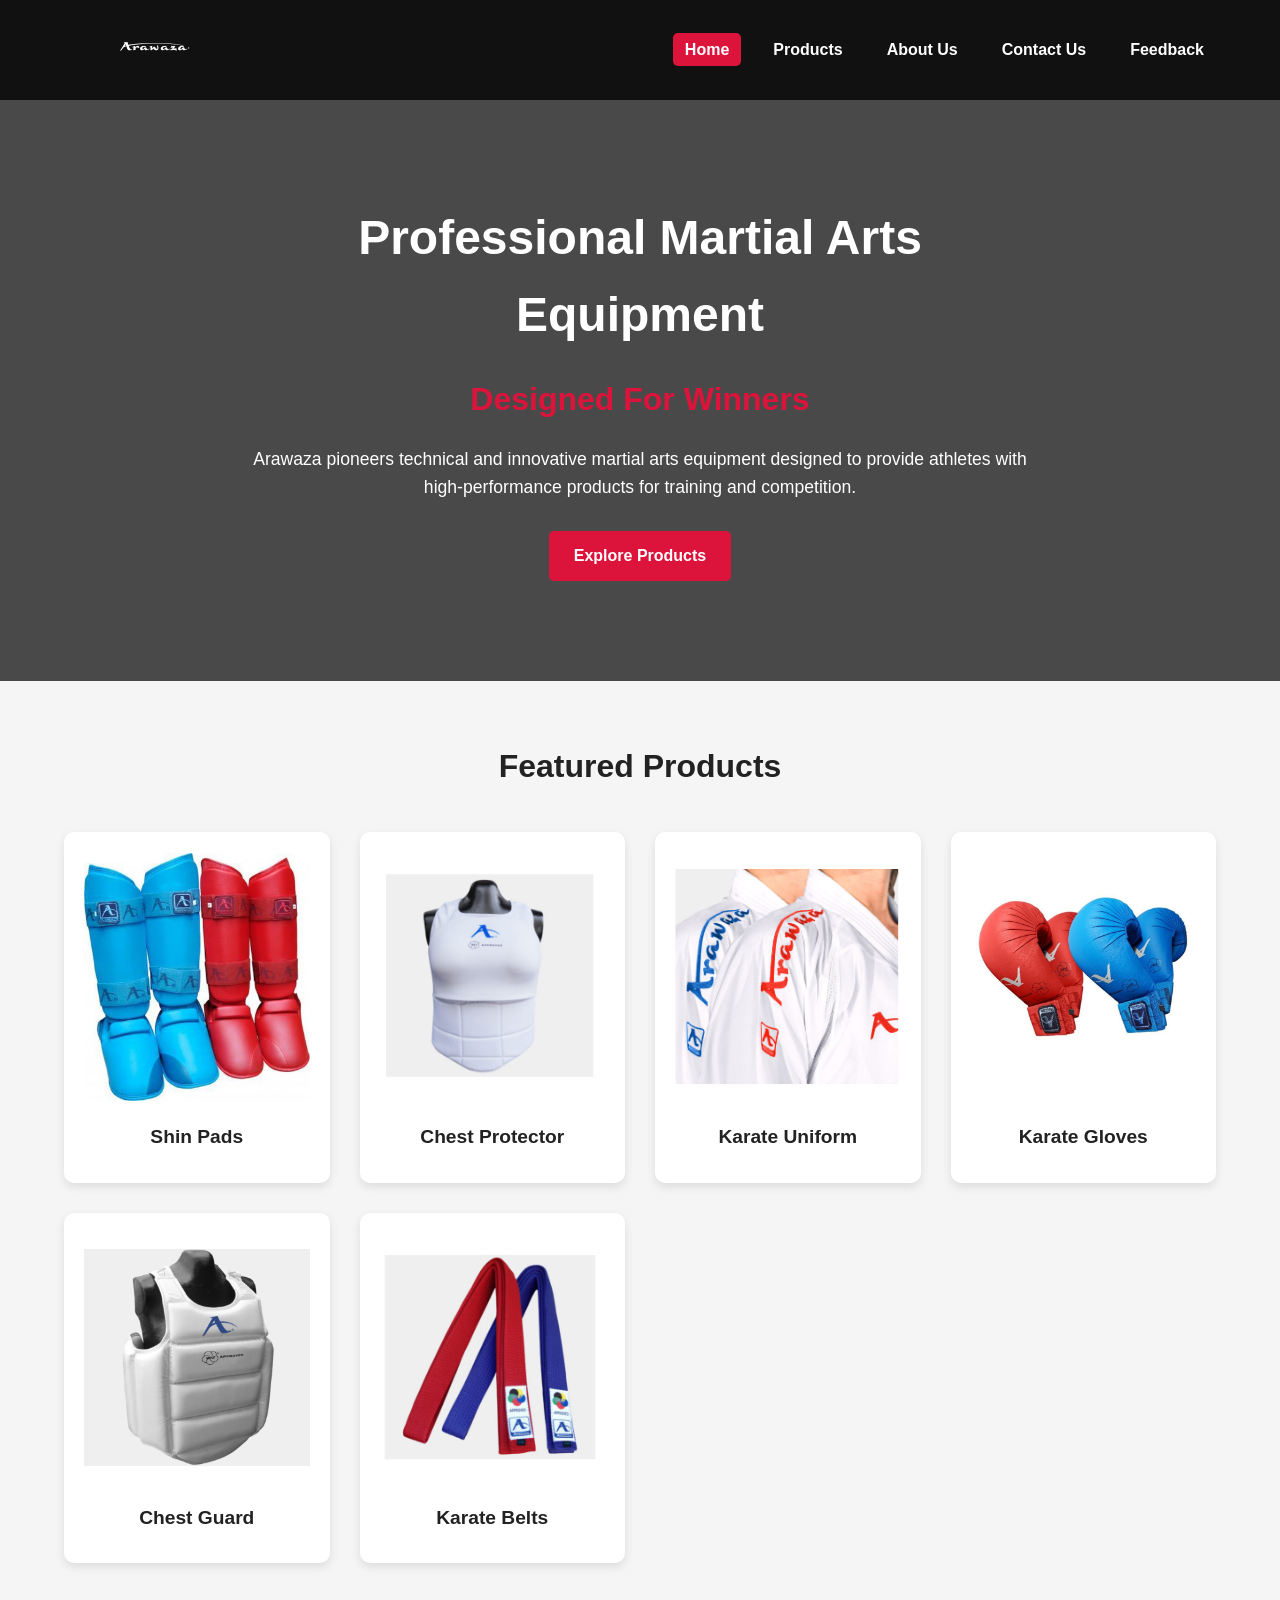
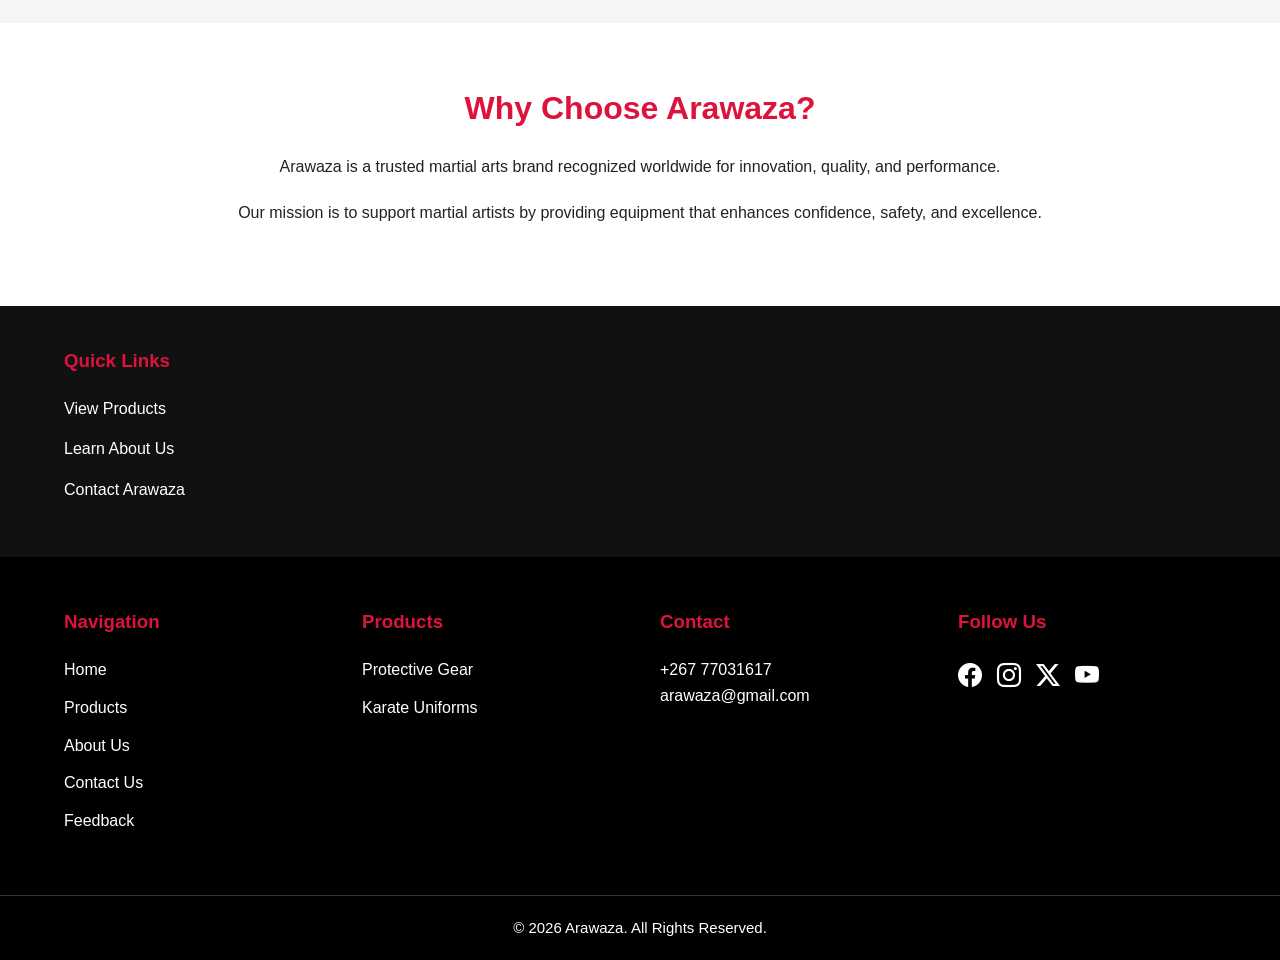
==== index.html @ 50b51b44 "javaScript added" ====
<!DOCTYPE html>
<html lang="en">

<head>

    <meta charset="UTF-8">

    <meta name="viewport"
    content="width=device-width, initial-scale=1.0">

    <title>Arawaza | Home</title>

    <!-- MAIN CSS -->
    <link rel="stylesheet"
    href="css/style.css">

    <!-- BOOTSTRAP ICONS -->
    <link rel="stylesheet"
    href="https://cdn.jsdelivr.net/npm/bootstrap-icons@1.11.3/font/bootstrap-icons.min.css">

</head>

<body>

    <!-- HEADER -->
    <header class="header">

        <!-- NAVIGATION -->
        <nav class="navbar">

            <!-- LOGO -->
            <section class="logo">

                <img src="images/logo.png"
                alt="Arawaza Logo"
                width="180"
                height="70">

            </section>

            <!-- NAVIGATION LINKS -->
            <ul class="nav-links">

                <li>
                    <a href="index.html"
                    class="active">
                        Home
                    </a>
                </li>

                <li>
                    <a href="products.html">
                        Products
                    </a>
                </li>

                <li>
                    <a href="about-us.html">
                        About Us
                    </a>
                </li>

                <li>
                    <a href="contact-us.html">
                        Contact Us
                    </a>
                </li>

                <li>
                    <a href="feedback.html">
                        Feedback
                    </a>
                </li>

            </ul>

        </nav>

    </header>

    <!-- MAIN CONTENT -->
    <main>

        <!-- HERO SECTION -->
        <section class="hero">

            <!-- HERO CONTENT -->
            <article class="hero-content">

                <h1>
                    Professional Martial Arts Equipment
                </h1>

                <h2>
                    Designed For Winners
                </h2>

                <p>
                    Arawaza pioneers technical and innovative
                    martial arts equipment designed to provide
                    athletes with high-performance products
                    for training and competition.
                </p>

                <a href="products.html"
                class="product-btn">
                    Explore Products
                </a>

            </article>

        </section>

        <!-- FEATURED PRODUCTS -->
        <section class="featured-products">

            <h2>
                Featured Products
            </h2>

            <!-- PRODUCT GRID -->
            <section class="product-grid">

                <!-- PRODUCT 1 -->
                <article class="product-card">

                    <img src="images/shin pads.png"
                    alt="Shin Pads"
                    width="250"
                    height="250">

                    <h3>
                        Shin Pads
                    </h3>

                </article>

                <!-- PRODUCT 2 -->
                <article class="product-card">

                    <img src="images/chest protector.png"
                    alt="Chest Protector"
                    width="250"
                    height="250">

                    <h3>
                        Chest Protector
                    </h3>

                </article>

                <!-- PRODUCT 3 -->
                <article class="product-card">

                    <img src="images/arawaza gi.png"
                    alt="Karate Uniform"
                    width="250"
                    height="250">

                    <h3>
                        Karate Uniform
                    </h3>

                </article>

                <!-- PRODUCT 4 -->
                <article class="product-card">

                    <img src="images/gloves.png"
                    alt="Karate Gloves"
                    width="250"
                    height="250">

                    <h3>
                        Karate Gloves
                    </h3>

                </article>

                <!-- PRODUCT 5 -->
                <article class="product-card">

                    <img src="images/chest gaurd.png"
                    alt="Chest Guard"
                    width="250"
                    height="250">

                    <h3>
                        Chest Guard
                    </h3>

                </article>

                <!-- PRODUCT 6 -->
                <article class="product-card">

                    <img src="images/belts.png"
                    alt="Karate Belts"
                    width="250"
                    height="250">

                    <h3>
                        Karate Belts
                    </h3>

                </article>

            </section>

        </section>

        <!-- COMPANY INFORMATION -->
        <section class="company-info">

            <article>

                <h2>
                    Why Choose Arawaza?
                </h2>

                <p>
                    Arawaza is a trusted martial arts brand
                    recognized worldwide for innovation,
                    quality, and performance.
                </p>

                <p>
                    Our mission is to support martial artists
                    by providing equipment that enhances
                    confidence, safety, and excellence.
                </p>

            </article>

        </section>

    </main>

    <!-- QUICK LINKS -->
    <aside class="quick-links">

        <h3>
            Quick Links
        </h3>

        <ul>

            <li>
                <a href="products.html">
                    View Products
                </a>
            </li>

            <li>
                <a href="about-us.html">
                    Learn About Us
                </a>
            </li>

            <li>
                <a href="contact-us.html">
                    Contact Arawaza
                </a>
            </li>

        </ul>

    </aside>

    <!-- FOOTER -->
    <footer class="footer">

        <section class="footer-container">

            <!-- NAVIGATION -->
            <article class="footer-box">

                <h3>
                    Navigation
                </h3>

                <ul>

                    <li>
                        <a href="index.html">
                            Home
                        </a>
                    </li>

                    <li>
                        <a href="products.html">
                            Products
                        </a>
                    </li>

                    <li>
                        <a href="about-us.html">
                            About Us
                        </a>
                    </li>

                    <li>
                        <a href="contact-us.html">
                            Contact Us
                        </a>
                    </li>

                    <li>
                        <a href="feedback.html">
                            Feedback
                        </a>
                    </li>

                </ul>

            </article>

            <!-- PRODUCTS -->
            <article class="footer-box">

                <h3>
                    Products
                </h3>

                <ul>

                    <li>
                        <a href="#">
                            Protective Gear
                        </a>
                    </li>

                    <li>
                        <a href="#">
                            Karate Uniforms
                        </a>
                    </li>

                </ul>

            </article>

            <!-- CONTACT -->
            <article class="footer-box">

                <h3>
                    Contact
                </h3>

                <p>
                    +267 77031617
                </p>

                <p>
                    arawaza@gmail.com
                </p>

            </article>

            <!-- SOCIAL MEDIA -->
            <article class="footer-box">

                <h3>
                    Follow Us
                </h3>

                <section class="social-icons">

                    <a href="#">
                        <i class="bi bi-facebook"></i>
                    </a>

                    <a href="#">
                        <i class="bi bi-instagram"></i>
                    </a>

                    <a href="#">
                        <i class="bi bi-twitter-x"></i>
                    </a>

                    <a href="#">
                        <i class="bi bi-youtube"></i>
                    </a>

                </section>

            </article>

        </section>

        <!-- COPYRIGHT -->
        <section class="copyright">

            <p>
                &copy; 2026 Arawaza.
                All Rights Reserved.
            </p>

        </section>

    </footer>
<!-- JAVASCRIPT -->
    <script src="js/script.js"></script>
</body>

</html>
---- css/style.css ----
/* =========================
   GLOBAL STYLES
========================= */

*{
    margin: 0;
    padding: 0;
    box-sizing: border-box;
}

html{
    scroll-behavior: smooth;
}

body{
    font-family: Arial, Helvetica, sans-serif;
    line-height: 1.6;
    background-color: #f5f5f5;
    color: #222;
}

/* =========================
   IMAGES
========================= */

img{
    max-width: 100%;
    height: auto;
    display: block;
    object-fit: cover;
}

/* =========================
   LINKS
========================= */

a{
    text-decoration: none;
    transition: 0.3s ease;
}

/* =========================
   HEADER
========================= */

.header{
    background-color: #111;
    padding: 15px 5%;
    position: sticky;
    top: 0;
    z-index: 1000;
}

/* =========================
   NAVBAR
========================= */

.navbar{
    display: flex;
    justify-content: space-between;
    align-items: center;
    flex-wrap: wrap;
    gap: 20px;
}

/* =========================
   LOGO
========================= */

.logo img{
    width: 180px;
    height: 70px;
    object-fit: contain;
}

/* =========================
   NAV LINKS
========================= */

.nav-links{
    display: flex;
    list-style: none;
    gap: 20px;
    flex-wrap: wrap;
}

.nav-links a{
    color: white;
    font-size: 16px;
    font-weight: bold;
    padding: 8px 12px;
    border-radius: 5px;
}

.nav-links a:hover{
    background-color: crimson;
}

.nav-links .active{
    background-color: crimson;
}

/* =========================
   HERO SECTION
========================= */

.hero{
    background: linear-gradient(
    rgba(0,0,0,0.7),
    rgba(0,0,0,0.7));
    
    color: white;
    text-align: center;
    padding: 100px 20px;
}

.hero-content{
    max-width: 800px;
    margin: auto;
}

.hero h1{
    font-size: 3rem;
    margin-bottom: 20px;
}

.hero h2{
    font-size: 2rem;
    margin-bottom: 20px;
    color: crimson;
}

.hero p{
    font-size: 1.1rem;
    margin-bottom: 30px;
}

/* =========================
   BUTTONS
========================= */

.product-btn,
button{
    display: inline-block;
    background-color: crimson;
    color: white;
    padding: 12px 25px;
    border: none;
    border-radius: 5px;
    cursor: pointer;
    transition: 0.3s ease;
    font-size: 16px;
    font-weight: bold;
}

.product-btn:hover,
button:hover{
    background-color: #990000;
    transform: translateY(-3px);
}

.clear-btn{
    background-color: #555;
}

.clear-btn:hover{
    background-color: #222;
}

/* =========================
   PAGE TITLE
========================= */

.page-title{
    text-align: center;
    padding: 60px 20px;
    background-color: white;
}

.page-title h1{
    font-size: 2.5rem;
    margin-bottom: 15px;
}

.page-title p{
    max-width: 700px;
    margin: auto;
    font-size: 1.1rem;
}

/* =========================
   FEATURED PRODUCTS
========================= */

.featured-products,
.products-section{
    padding: 60px 5%;
}

.featured-products h2,
.products-section h2{
    text-align: center;
    margin-bottom: 40px;
    font-size: 2rem;
}

/* =========================
   PRODUCT GRID
========================= */

.product-grid,
.products-grid{
    display: grid;
    grid-template-columns: repeat(auto-fit,
    minmax(250px, 1fr));
    gap: 30px;
}

/* =========================
   PRODUCT CARD
========================= */

.product-card{
    background-color: white;
    padding: 20px;
    border-radius: 10px;
    text-align: center;
    transition: 0.3s ease;
    box-shadow: 0 4px 10px rgba(0,0,0,0.1);
}

.product-card:hover{
    transform: translateY(-10px);
}

.product-card img{
    width: 250px;
    height: 250px;
    margin: auto;
    object-fit: contain;
    margin-bottom: 20px;
}

.product-card h2,
.product-card h3{
    margin-bottom: 10px;
    font-size: 1.2rem;
}

.price{
    color: crimson;
    font-size: 1.2rem;
    font-weight: bold;
    margin-bottom: 20px;
}

/* =========================
   ABOUT SECTION
========================= */

.about-section{
    display: flex;
    align-items: center;
    justify-content: center;
    gap: 40px;
    padding: 60px 5%;
    flex-wrap: wrap;
    background-color: white;
}

.about-image img{
    width: 500px;
    height: 500px;
    border-radius: 10px;
}

.about-content{
    max-width: 600px;
}

.about-content h2{
    margin-bottom: 20px;
    font-size: 2rem;
    color: crimson;
}

.about-content p{
    margin-bottom: 20px;
}

/* =========================
   MISSION SECTION
========================= */

.mission-section{
    display: grid;
    grid-template-columns: repeat(auto-fit,
    minmax(250px,1fr));
    gap: 30px;
    padding: 60px 5%;
}

.mission-box{
    background-color: white;
    padding: 30px;
    border-radius: 10px;
    text-align: center;
    transition: 0.3s ease;
}

.mission-box:hover{
    transform: translateY(-8px);
}

.mission-box h2{
    color: crimson;
    margin-bottom: 20px;
}

/* =========================
   CONTACT SECTION
========================= */

.contact-section{
    display: flex;
    gap: 40px;
    padding: 60px 5%;
    flex-wrap: wrap;
}

.contact-info,
.contact-form,
.feedback-form-container{
    flex: 1;
    min-width: 300px;
    background-color: white;
    padding: 30px;
    border-radius: 10px;
}

.contact-info h2,
.contact-form h2,
.feedback-form-container h2{
    margin-bottom: 20px;
    color: crimson;
}

/* =========================
   FORMS
========================= */

.form-group{
    margin-bottom: 20px;
}

.form-group label{
    display: block;
    margin-bottom: 8px;
    font-weight: bold;
}

.form-group input,
.form-group textarea,
.form-group select{
    width: 100%;
    padding: 12px;
    border: 1px solid #ccc;
    border-radius: 5px;
    font-size: 16px;
}

.form-group input:focus,
.form-group textarea:focus,
.form-group select:focus{
    outline: none;
    border-color: crimson;
}

/* =========================
   BUTTON GROUP
========================= */

.button-group{
    display: flex;
    gap: 15px;
    flex-wrap: wrap;
}

/* =========================
   COMPANY INFO
========================= */

.company-info{
    padding: 60px 5%;
    text-align: center;
    background-color: white;
}

.company-info article{
    max-width: 900px;
    margin: auto;
}

.company-info h2{
    font-size: 2rem;
    color: crimson;
    margin-bottom: 20px;
}

.company-info p{
    margin-bottom: 20px;
}

/* =========================
   QUICK LINKS
========================= */

.quick-links{
    background-color: #111;
    color: white;
    padding: 40px 5%;
}

.quick-links h3{
    margin-bottom: 20px;
    color: crimson;
}

.quick-links ul{
    list-style: none;
}

.quick-links li{
    margin-bottom: 15px;
}

.quick-links a{
    color: white;
}

.quick-links a:hover{
    color: crimson;
}

/* =========================
   FOOTER
========================= */

.footer{
    background-color: #000;
    color: white;
    padding-top: 50px;
}

.footer-container{
    display: grid;
    grid-template-columns: repeat(auto-fit,
    minmax(220px,1fr));
    gap: 40px;
    padding: 0 5% 50px;
}

.footer-box h3{
    margin-bottom: 20px;
    color: crimson;
}

.footer-box ul{
    list-style: none;
}

.footer-box li{
    margin-bottom: 12px;
}

.footer-box a{
    color: white;
}

.footer-box a:hover{
    color: crimson;
}

/* =========================
   SOCIAL ICONS
========================= */

.social-icons{
    display: flex;
    gap: 15px;
}

.social-icons a{
    color: white;
    font-size: 1.5rem;
    transition: 0.3s ease;
}

.social-icons a:hover{
    color: crimson;
    transform: scale(1.2);
}

/* =========================
   COPYRIGHT
========================= */

.copyright{
    text-align: center;
    padding: 20px;
    border-top: 1px solid #333;
    font-size: 15px;
}

/* =========================
   RESPONSIVE DESIGN
========================= */

@media(max-width: 992px){

    .hero h1{
        font-size: 2.5rem;
    }

    .hero h2{
        font-size: 1.7rem;
    }

    .about-image img{
        width: 100%;
        height: auto;
    }

}

@media(max-width: 768px){

    .navbar{
        flex-direction: column;
        text-align: center;
    }

    .nav-links{
        justify-content: center;
    }

    .hero{
        padding: 80px 20px;
    }

    .hero h1{
        font-size: 2rem;
    }

    .hero h2{
        font-size: 1.5rem;
    }

    .page-title h1{
        font-size: 2rem;
    }

    .contact-section,
    .about-section{
        flex-direction: column;
    }

    .product-card img{
        width: 100%;
        max-width: 250px;
        height: auto;
    }

}

@media(max-width: 480px){

    .hero h1{
        font-size: 1.7rem;
    }

    .hero h2{
        font-size: 1.2rem;
    }

    .page-title h1{
        font-size: 1.7rem;
    }

    .product-btn,
    button{
        width: 100%;
        text-align: center;
    }

    .button-group{
        flex-direction: column;
    }

}
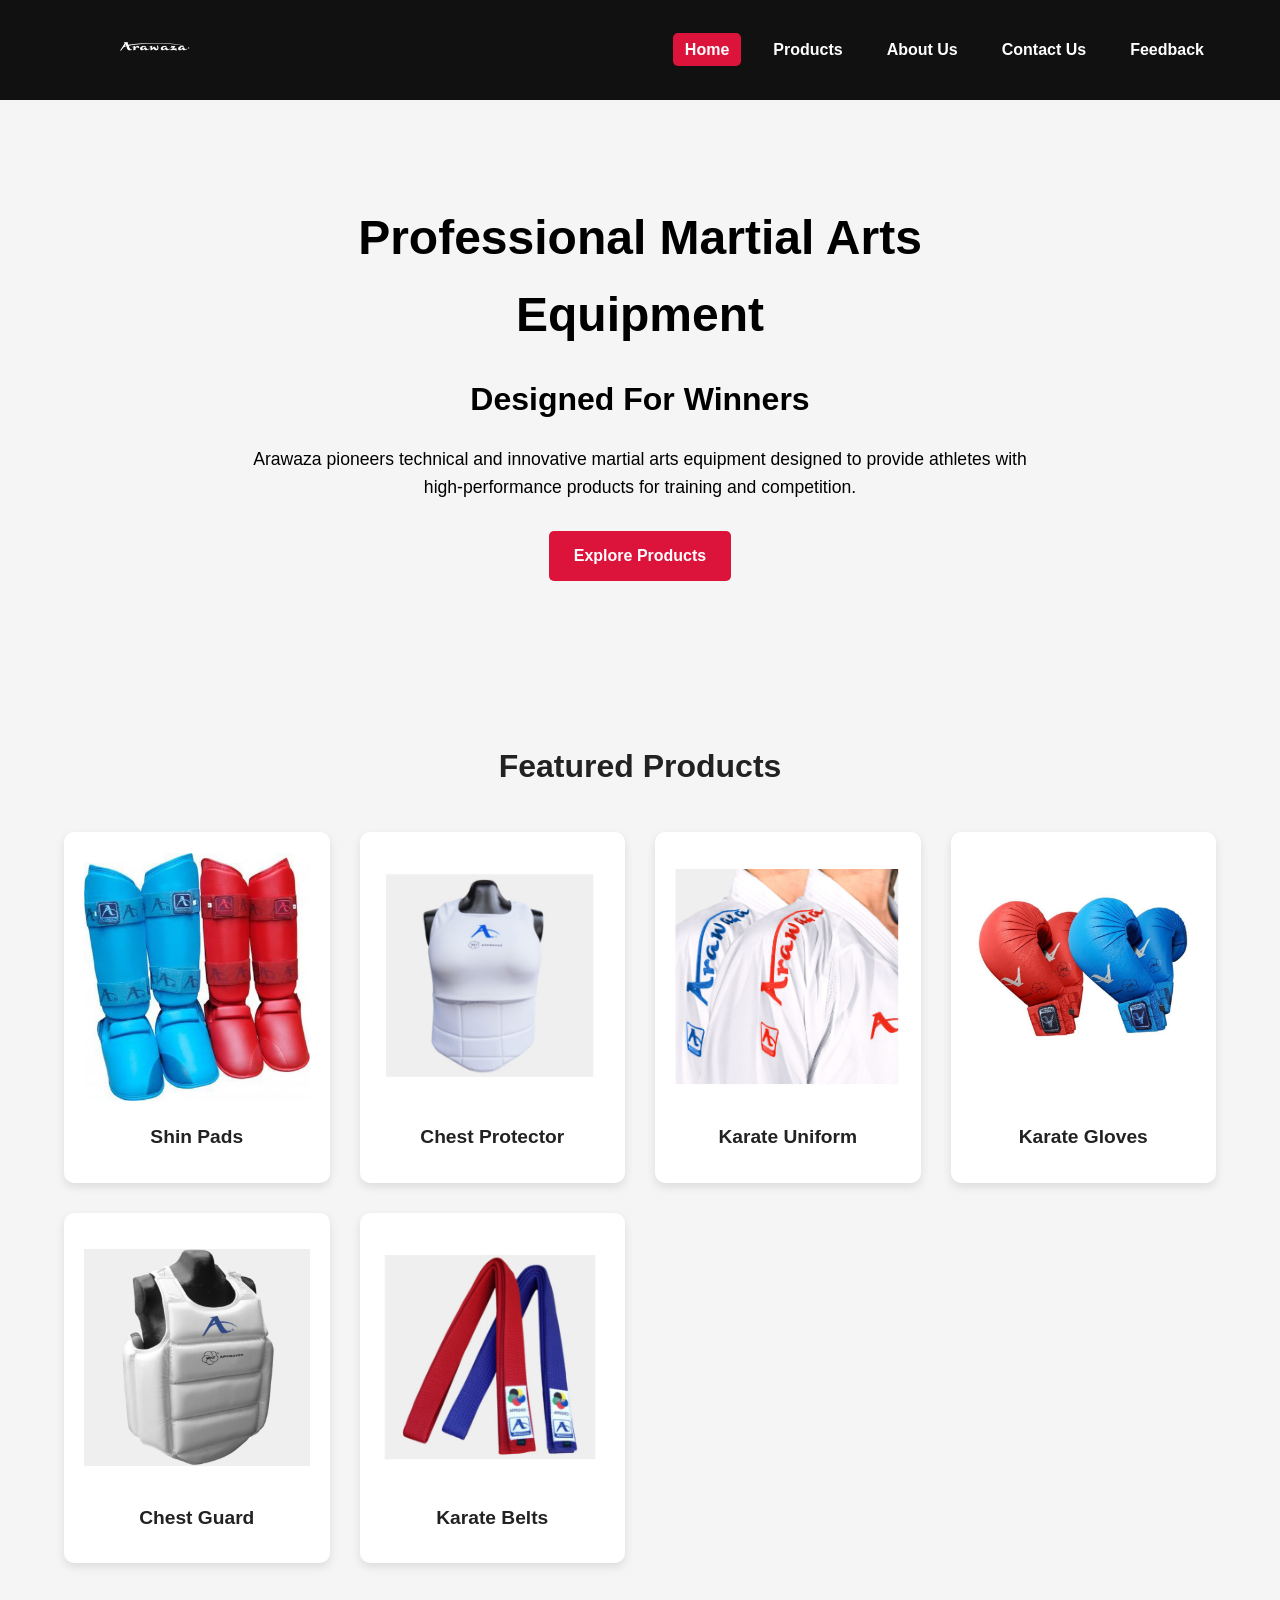
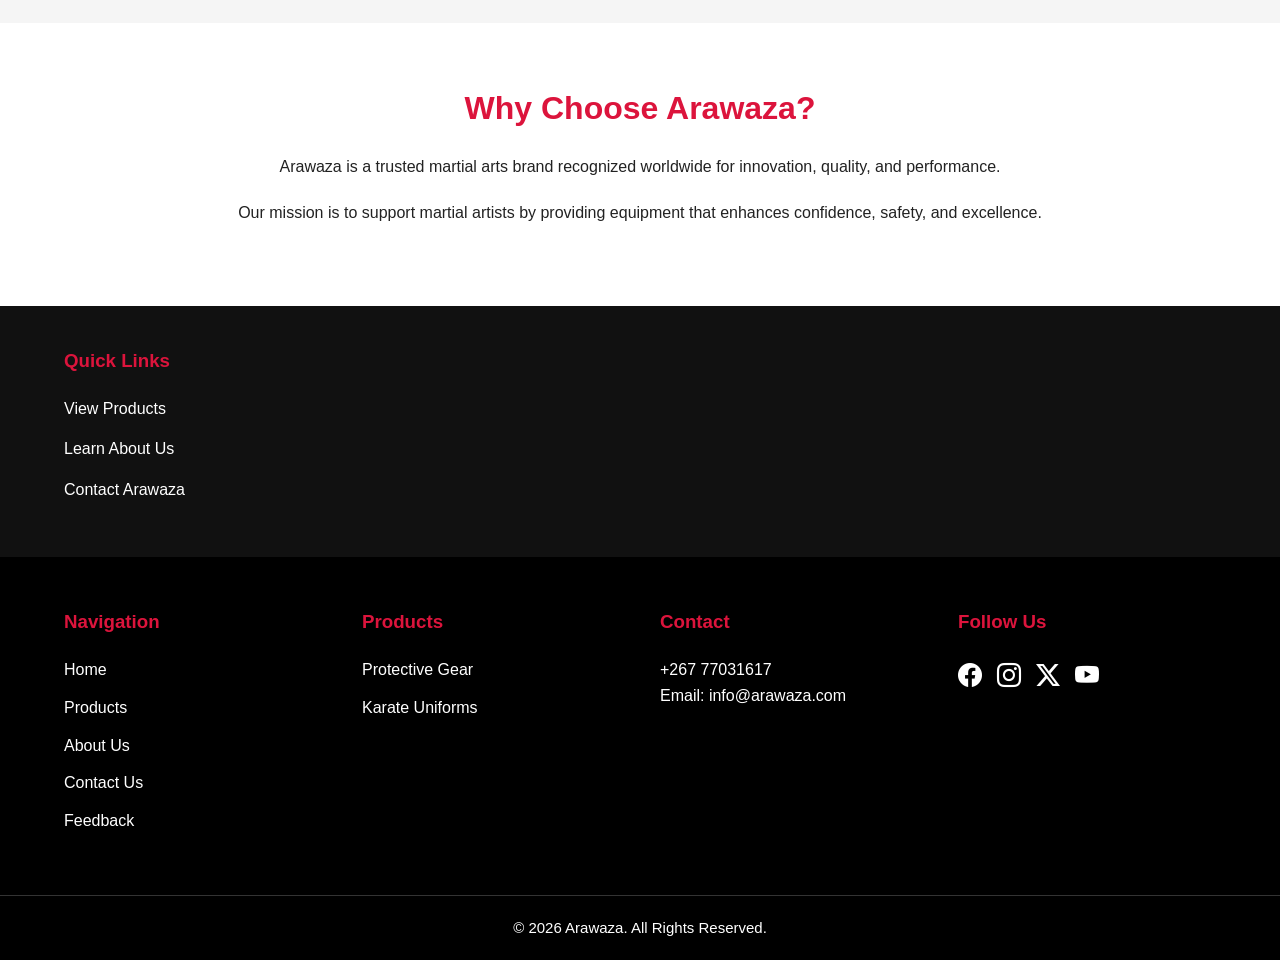
==== commit 2c158654: "added email link" ====
--- a/index.html
+++ b/index.html
@@ -55,13 +55,13 @@
                 </li>
 
                 <li>
-                    <a href="about-us.html">
+                    <a href="about us.html">
                         About Us
                     </a>
                 </li>
 
                 <li>
-                    <a href="contact-us.html">
+                    <a href="contact us.html">
                         Contact Us
                     </a>
                 </li>
@@ -82,10 +82,10 @@
     <main>
 
         <!-- HERO SECTION -->
-        <section class="hero">
+        <section class="info">
 
             <!-- HERO CONTENT -->
-            <article class="hero-content">
+            <article class="info-content">
 
                 <h1>
                     Professional Martial Arts Equipment
@@ -294,13 +294,13 @@
                     </li>
 
                     <li>
-                        <a href="about-us.html">
+                        <a href="about us.html">
                             About Us
                         </a>
                     </li>
 
                     <li>
-                        <a href="contact-us.html">
+                        <a href="contact us.html">
                             Contact Us
                         </a>
                     </li>
@@ -352,7 +352,8 @@
                 </p>
 
                 <p>
-                    arawaza@gmail.com
+                    Email:
+                    <a href="mailto:info@arawaza.com">info@arawaza.com</a>
                 </p>
 
             </article>
@@ -366,19 +367,19 @@
 
                 <section class="social-icons">
 
-                    <a href="#">
+                    <a href="https://www.facebook.com/arawaza">
                         <i class="bi bi-facebook"></i>
                     </a>
 
-                    <a href="#">
+                    <a href="https://www.instagram.com/arawaza_intl/">
                         <i class="bi bi-instagram"></i>
                     </a>
 
-                    <a href="#">
+                    <a href="https://twitter.com/arawaza">
                         <i class="bi bi-twitter-x"></i>
                     </a>
 
-                    <a href="#">
+                    <a href="https://www.youtube.com/channel/UCCpLAruYuJrFB9qGQUEV6tQ">
                         <i class="bi bi-youtube"></i>
                     </a>
 
@@ -399,8 +400,8 @@
         </section>
 
     </footer>
-<!-- JAVASCRIPT -->
-    <script src="js/script.js"></script>
+
+    
 </body>
 
 </html>
--- a/css/style.css
+++ b/css/style.css
@@ -104,33 +104,30 @@
    HERO SECTION
 ========================= */
 
-.hero{
-    background: linear-gradient(
-    rgba(0,0,0,0.7),
-    rgba(0,0,0,0.7));
+.info{
     
-    color: white;
+    color: black;
     text-align: center;
     padding: 100px 20px;
 }
 
-.hero-content{
+.info-content{
     max-width: 800px;
     margin: auto;
 }
 
-.hero h1{
+.info h1{
     font-size: 3rem;
     margin-bottom: 20px;
 }
 
-.hero h2{
+.info h2{
     font-size: 2rem;
     margin-bottom: 20px;
-    color: crimson;
-}
-
-.hero p{
+    color: black;
+}
+
+.info p{
     font-size: 1.1rem;
     margin-bottom: 30px;
 }
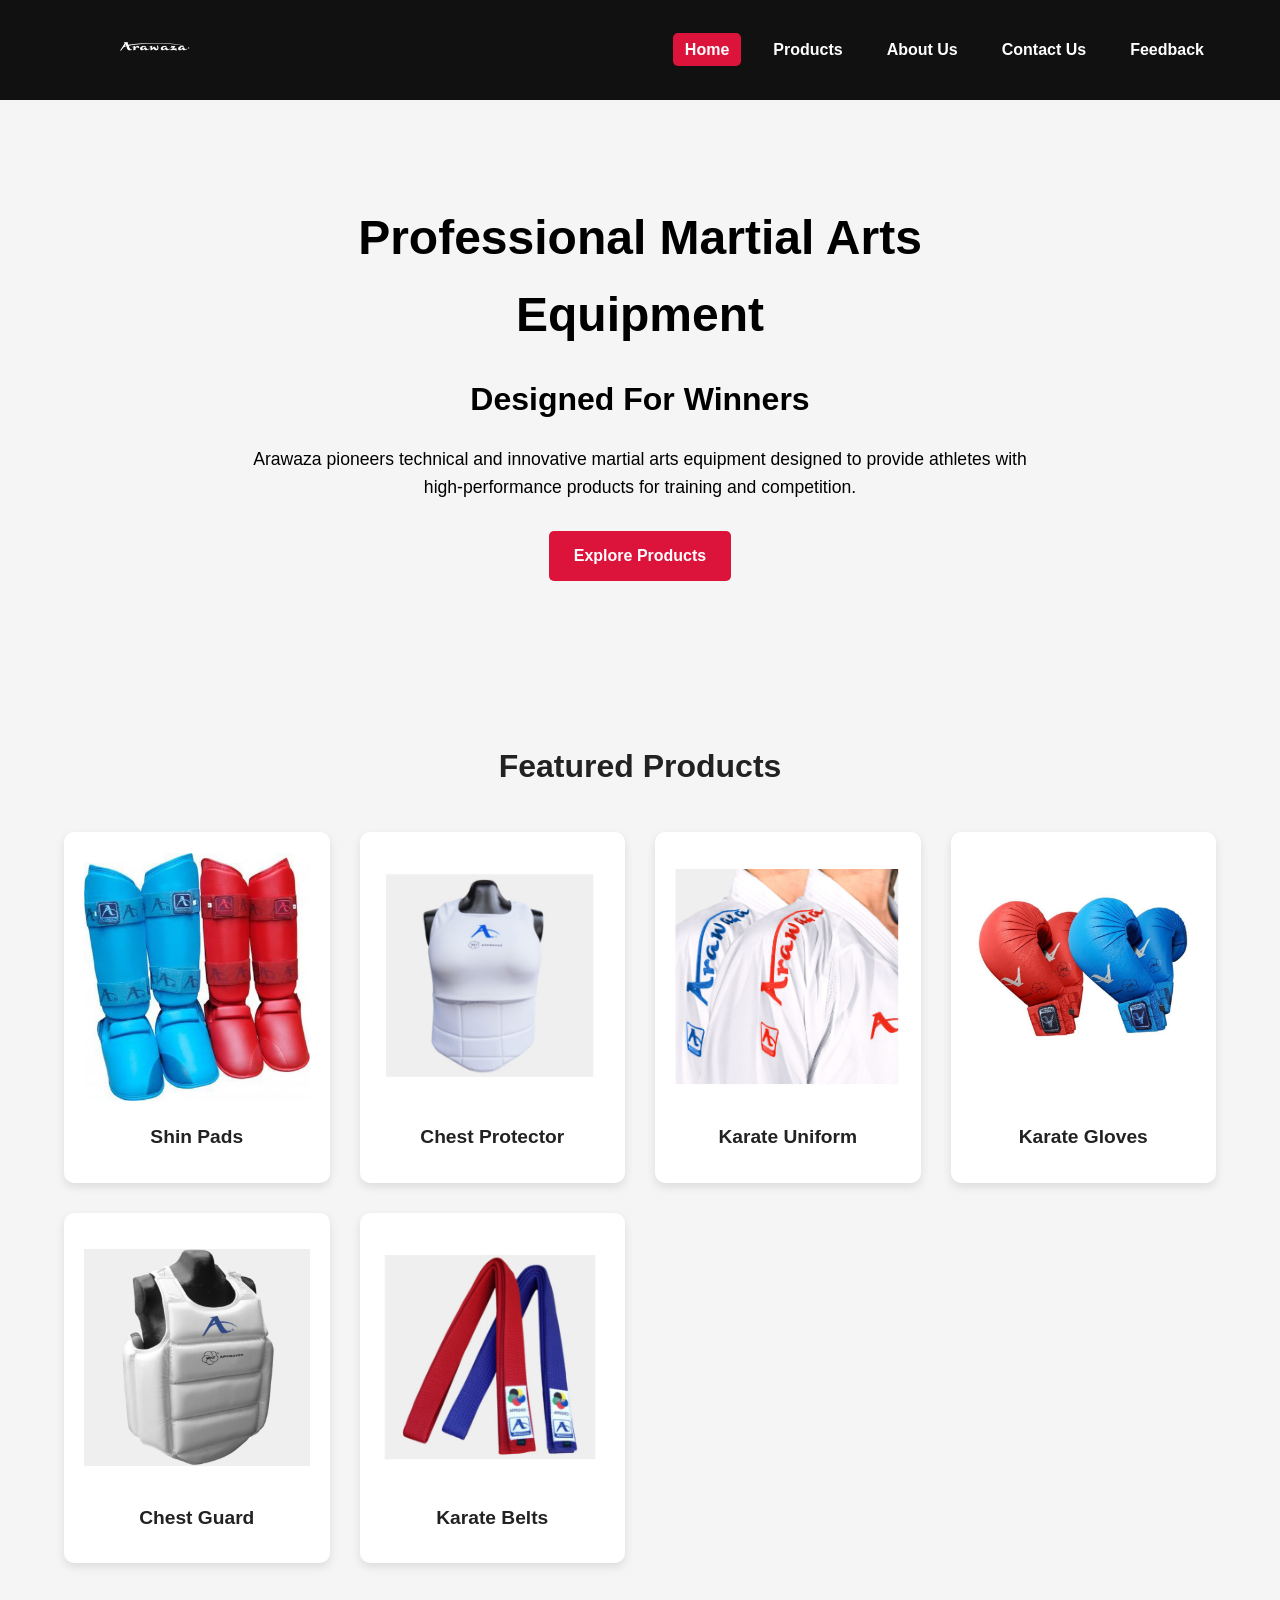
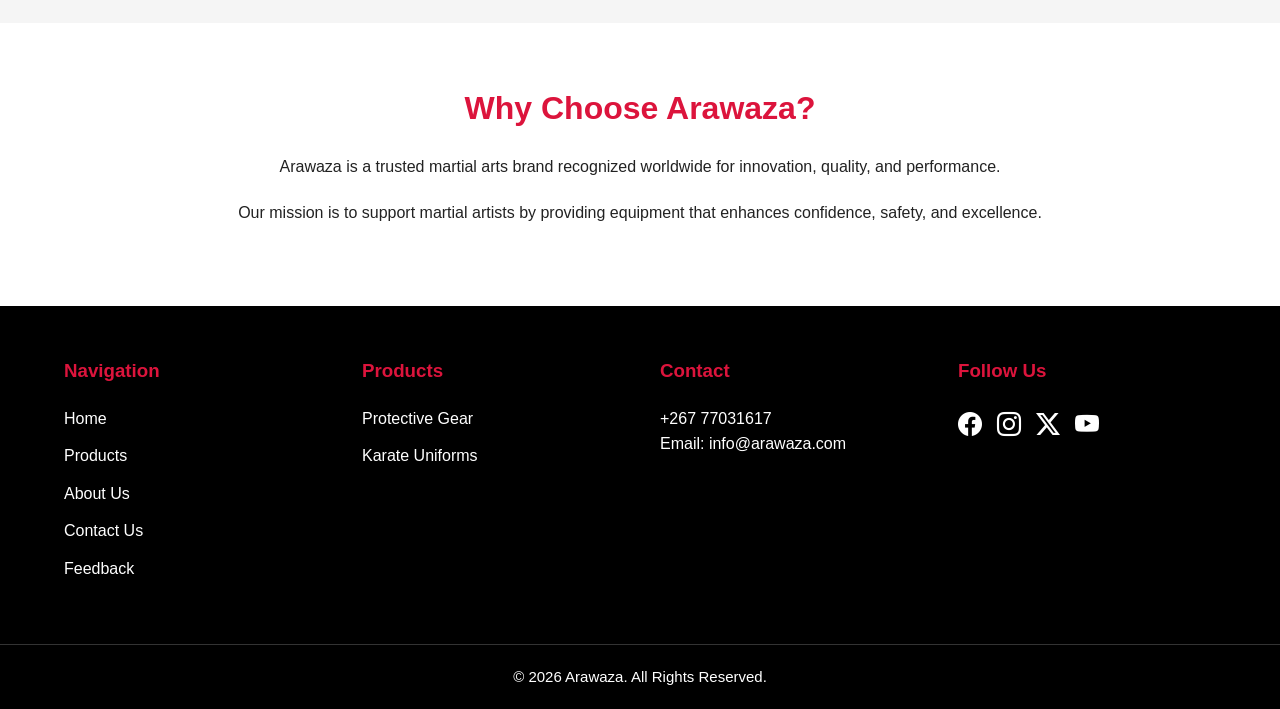
==== commit c0944c46: "updated" ====
--- a/index.html
+++ b/index.html
@@ -236,37 +236,7 @@
 
     </main>
 
-    <!-- QUICK LINKS -->
-    <aside class="quick-links">
-
-        <h3>
-            Quick Links
-        </h3>
-
-        <ul>
-
-            <li>
-                <a href="products.html">
-                    View Products
-                </a>
-            </li>
-
-            <li>
-                <a href="about-us.html">
-                    Learn About Us
-                </a>
-            </li>
-
-            <li>
-                <a href="contact-us.html">
-                    Contact Arawaza
-                </a>
-            </li>
-
-        </ul>
-
-    </aside>
-
+    
     <!-- FOOTER -->
     <footer class="footer">
 
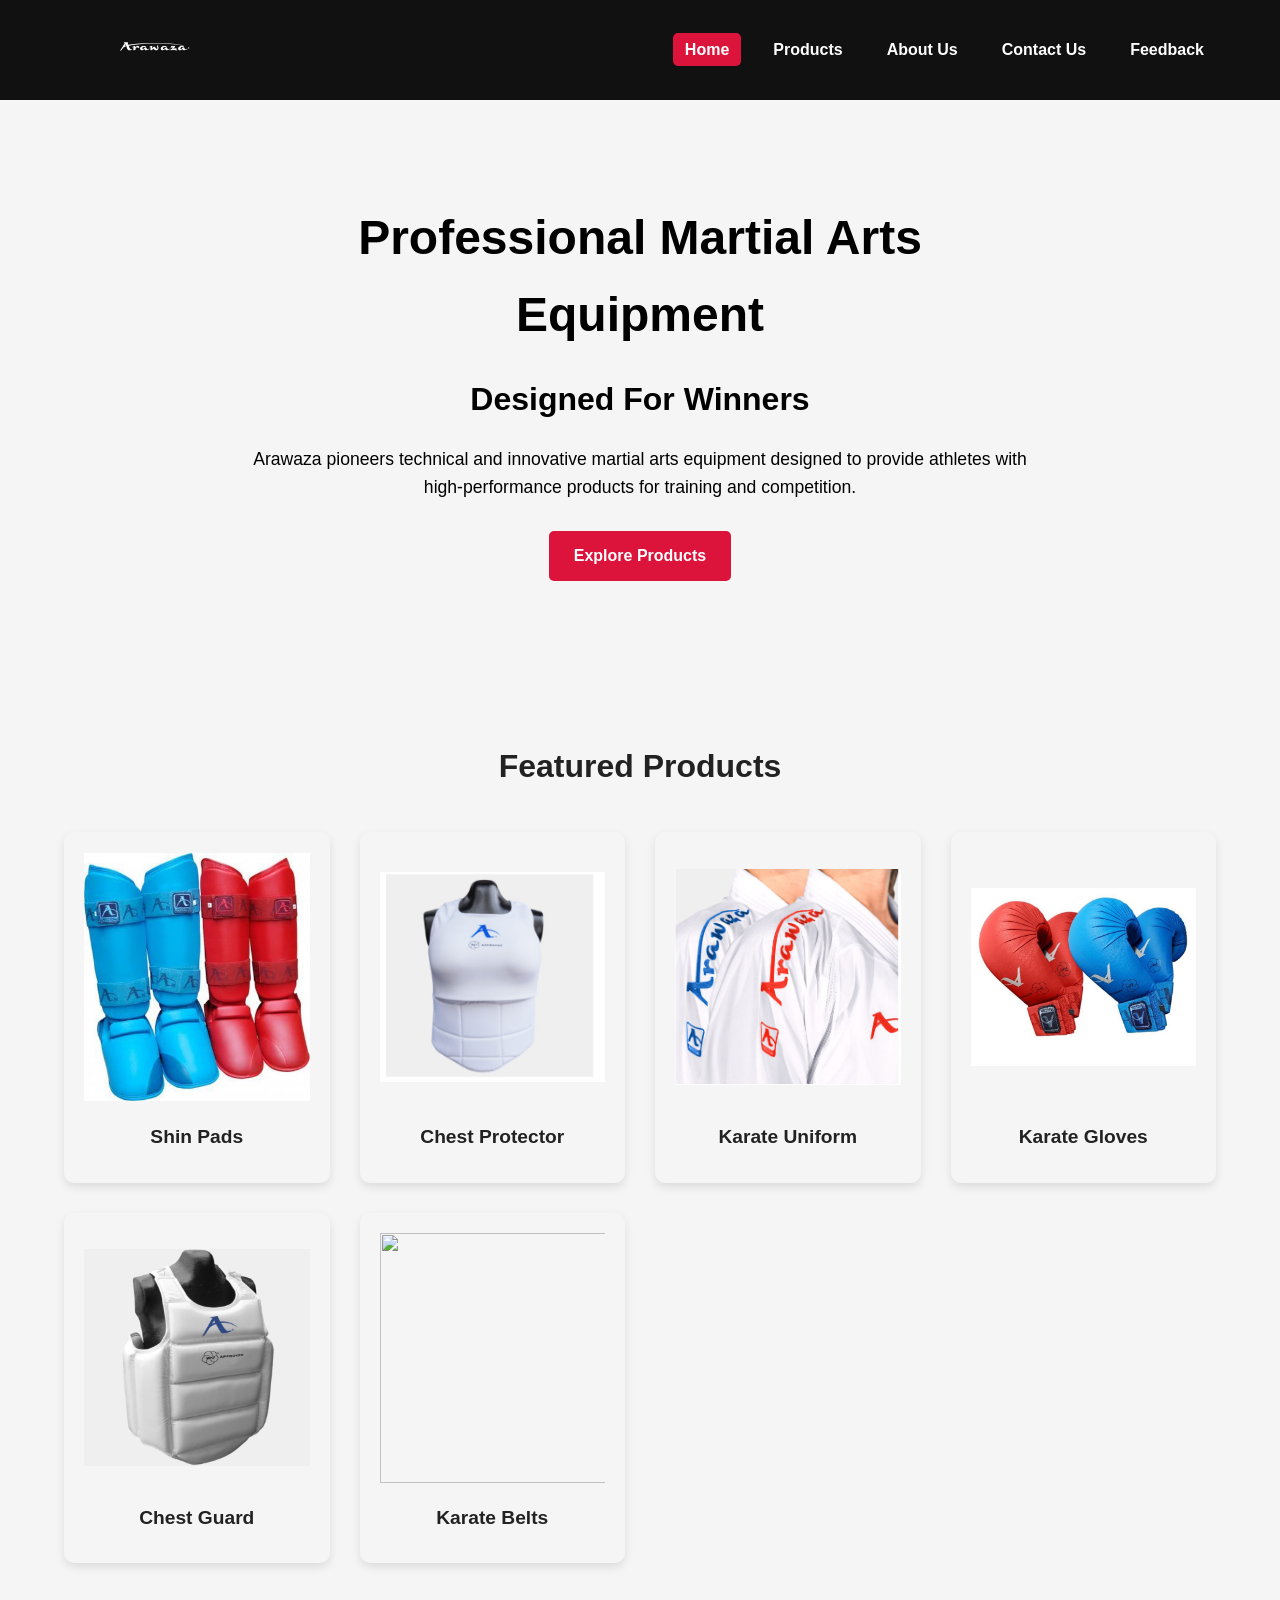
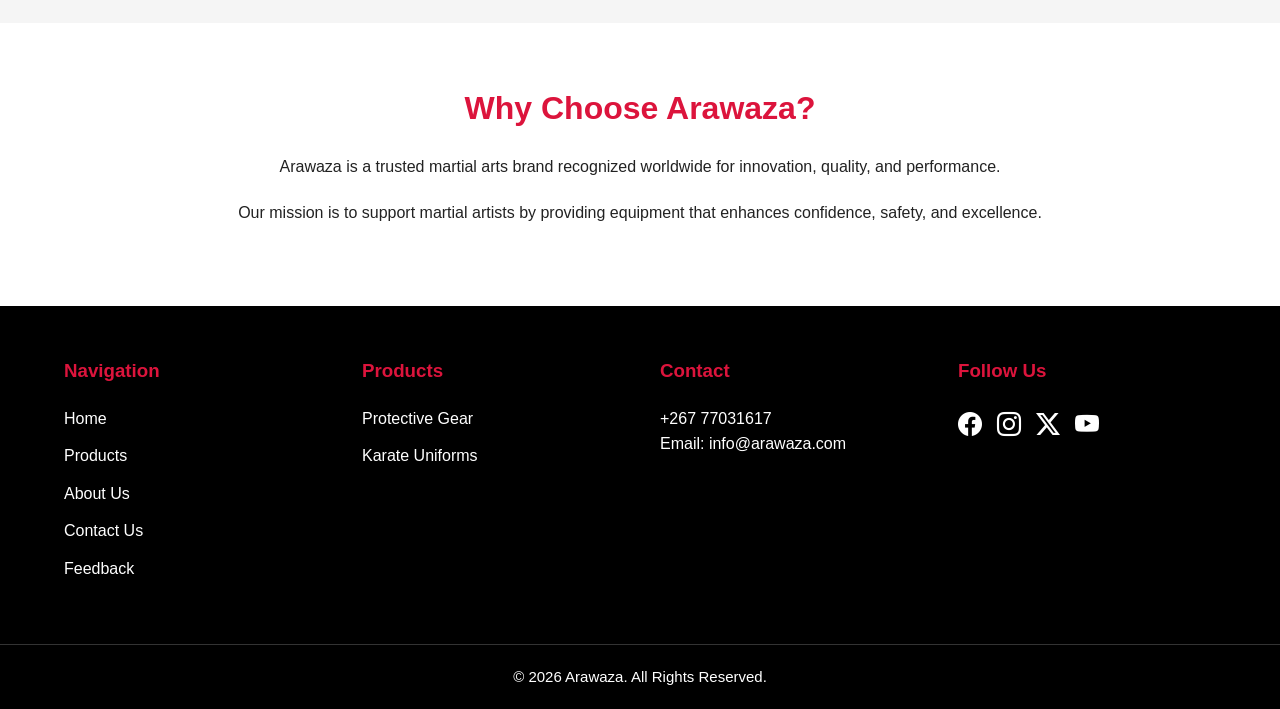
==== commit 7bb939bb: "test" ====
--- a/index.html
+++ b/index.html
@@ -194,7 +194,7 @@
                 <!-- PRODUCT 6 -->
                 <article class="product-card">
 
-                    <img src="images/belts.png"
+                    <img src=
                     alt="Karate Belts"
                     width="250"
                     height="250">
--- a/css/style.css
+++ b/css/style.css
@@ -218,7 +218,7 @@
 ========================= */
 
 .product-card{
-    background-color: white;
+    background-color:#f5f5f5;
     padding: 20px;
     border-radius: 10px;
     text-align: center;
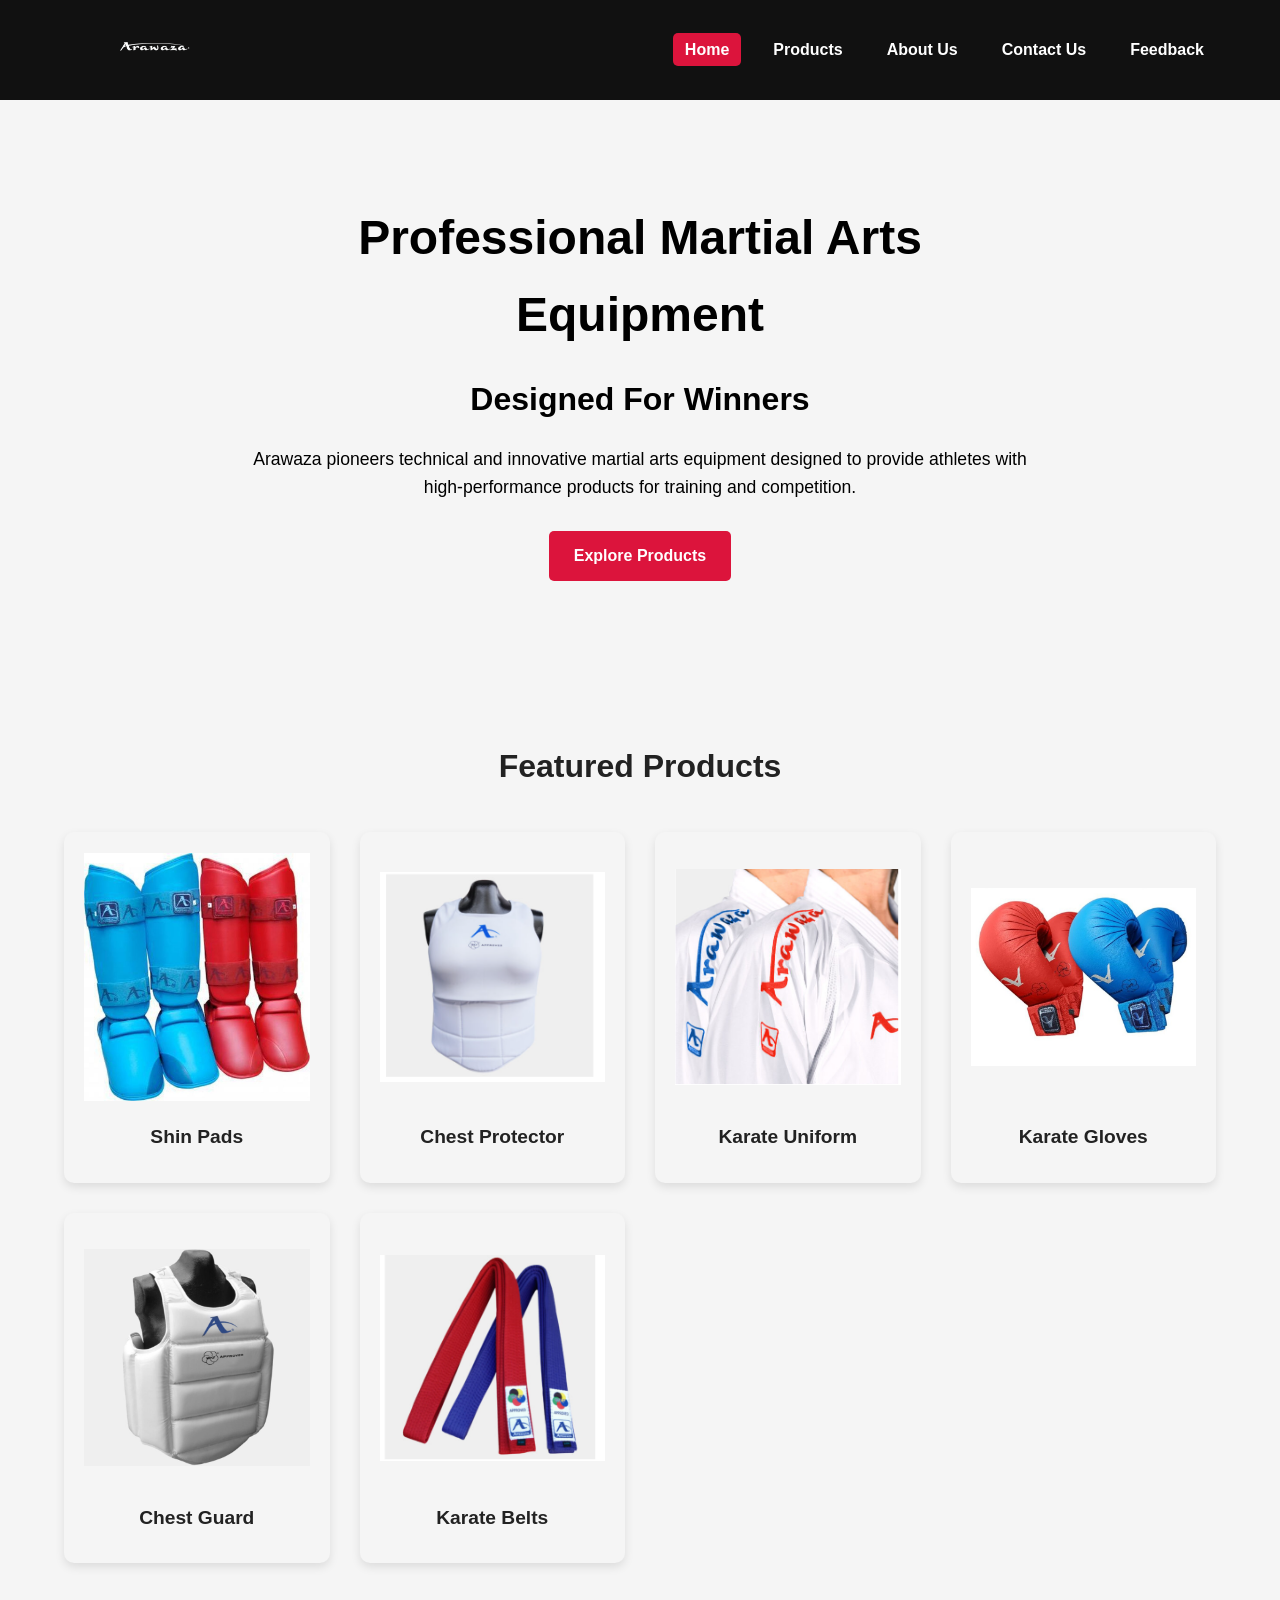
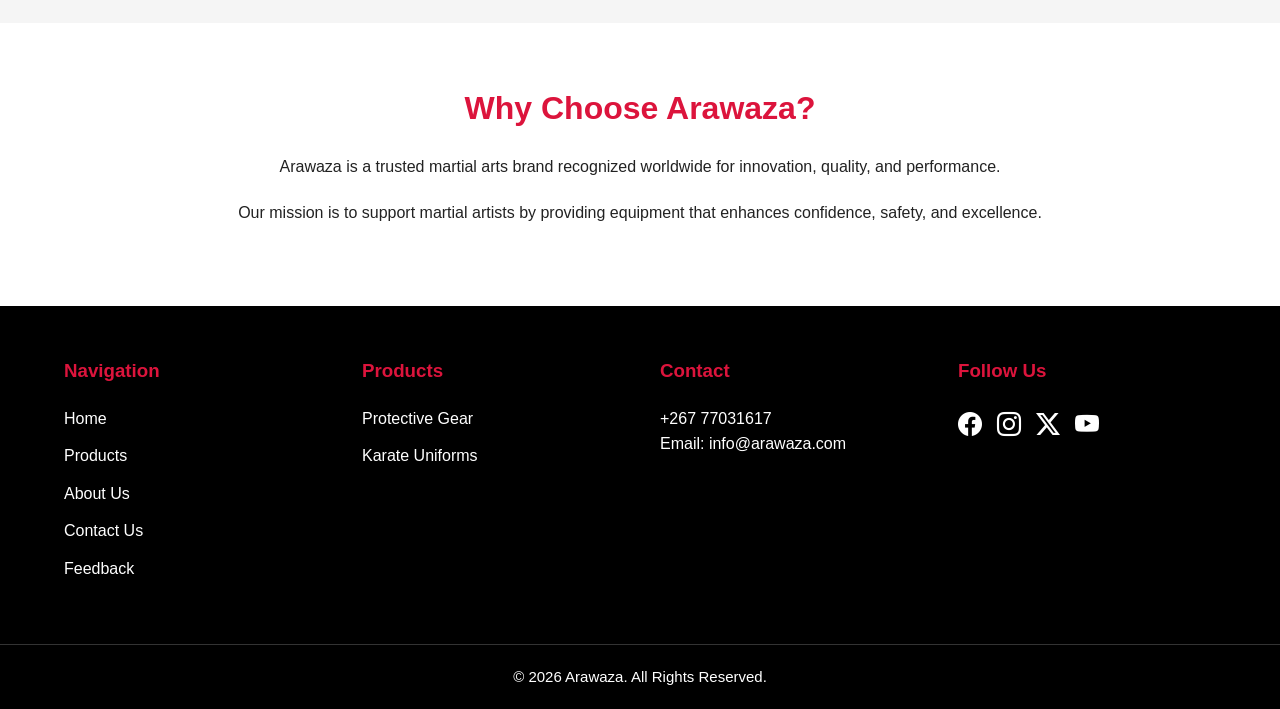
==== commit 5f428ab1: "image added" ====
--- a/index.html
+++ b/index.html
@@ -194,7 +194,7 @@
                 <!-- PRODUCT 6 -->
                 <article class="product-card">
 
-                    <img src=
+                    <img src="images/belts.png"
                     alt="Karate Belts"
                     width="250"
                     height="250">
